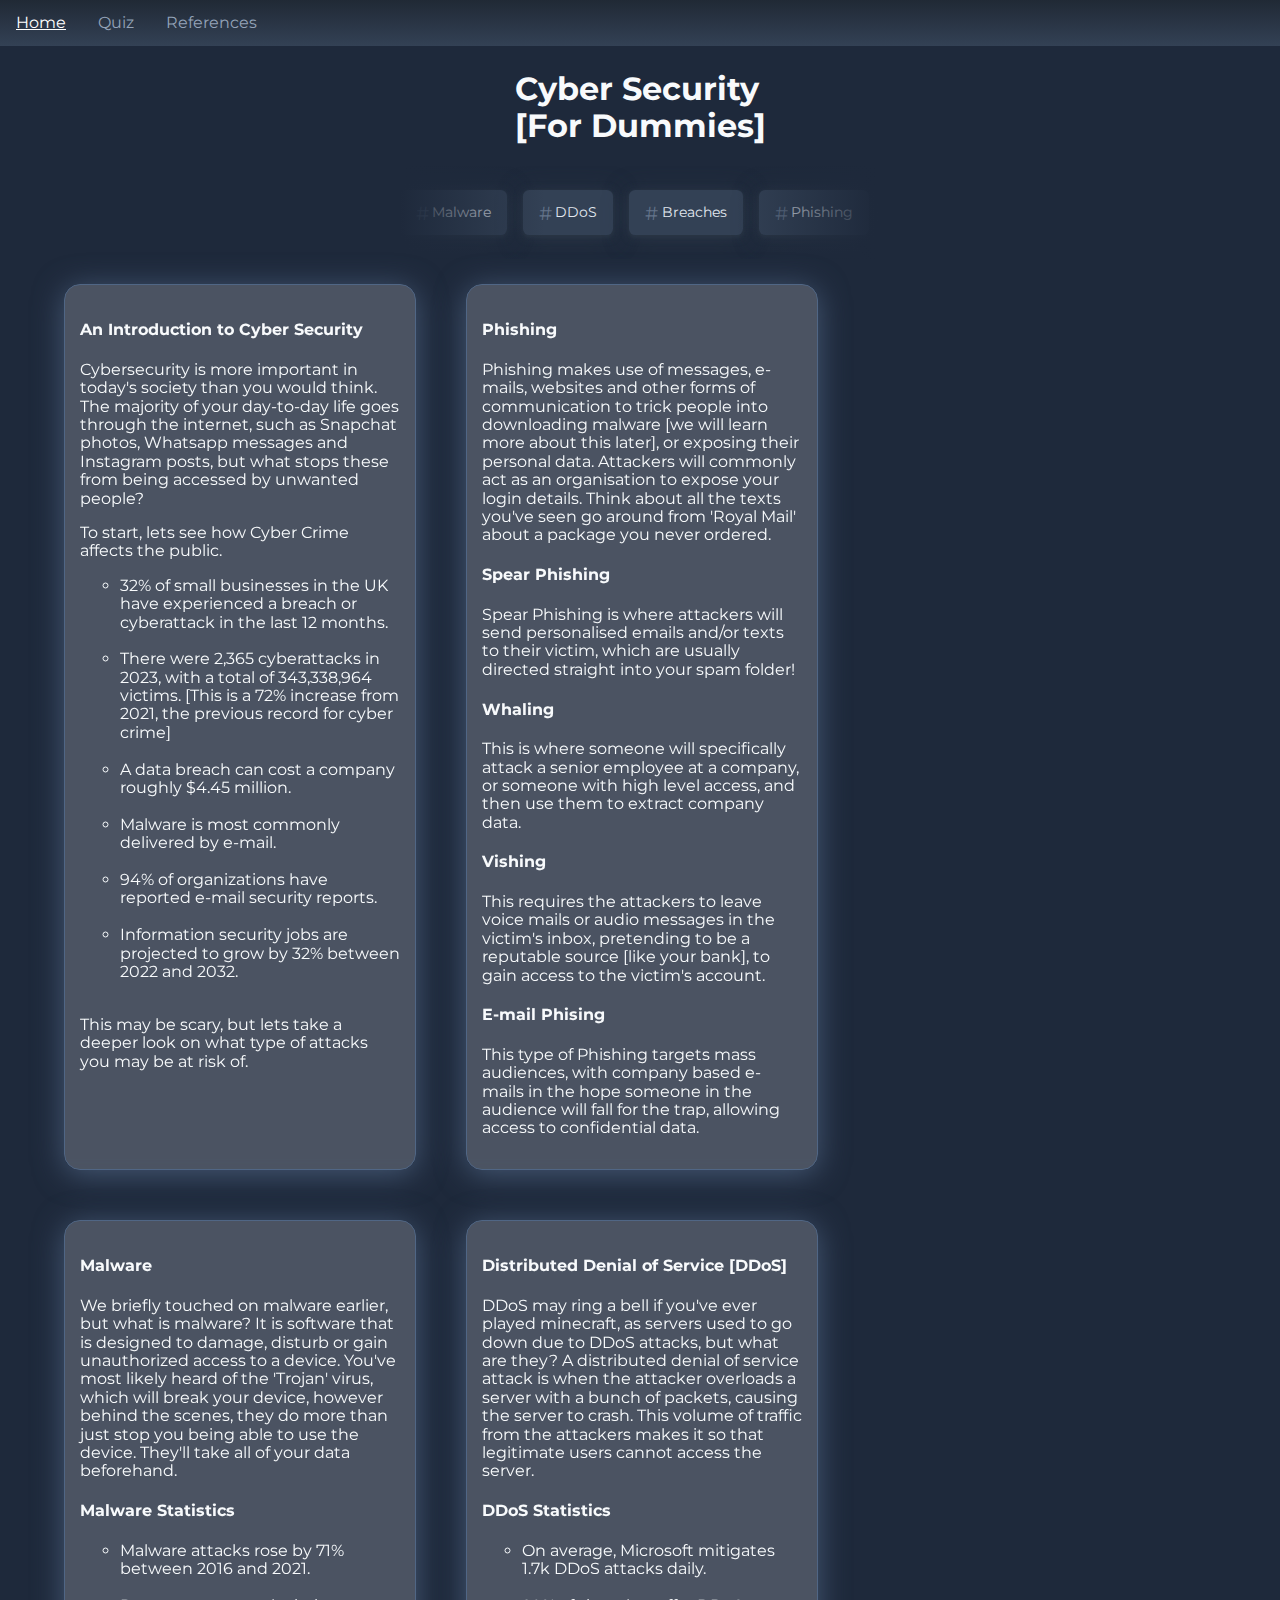
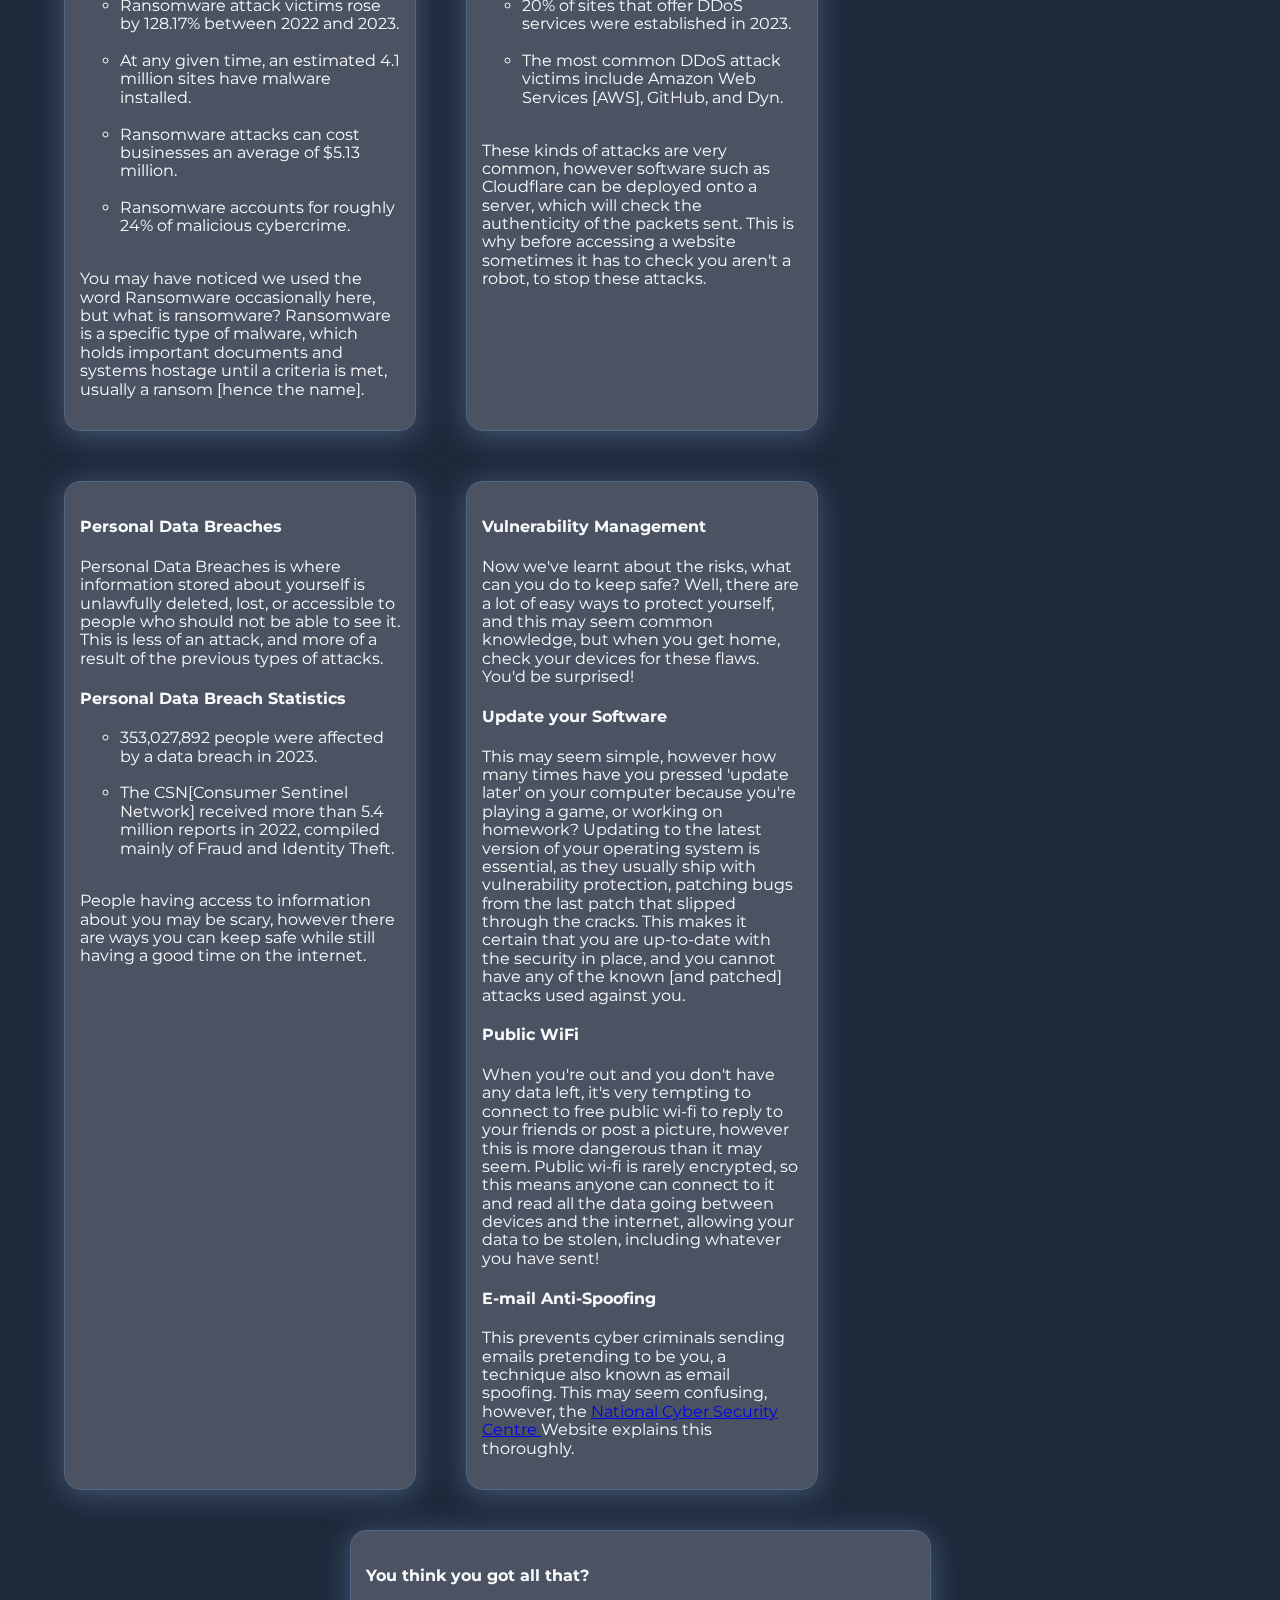
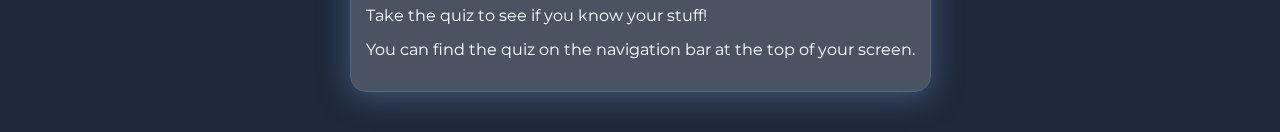
==== index.html @ 17a8d122 "Initial commit" ====
<!DOCTYPE html>
<html lang="en">
    <body>

        <head>
            <title>Cyber Security</title>
            <link rel="icon" href="images/favicon.png"/>
            <meta charSet="UTF-8"/>
            <link href="css/normalize.css" rel="stylesheet">
            <link href="css/stylesheet.css" rel="stylesheet">
            <link href="https://fonts.googleapis.com/css2?family=Bebas+Neue&display=swap" rel="stylesheet">
            <link href="https://fonts.googleapis.com/css2?family=Bebas+Neue&family=Montserrat:ital,wght@0,100..900;1,100..900&display=swap"
                  rel="stylesheet">
            <meta name="author" content="Ankoki"/>
        </head>
        <div class="bar">
            <a href="index.html">Home</a>
            <a href="pages/quiz.html">Quiz</a>
            <a href="pages/references.html">References</a>
        </div>
        <div class="container">
            <h1>Cyber Security<br>[For Dummies]</h1>
            <div class="tag-list">
                <div class="loop-slider">
                    <div class="inner">
                        <div class="tag"><span>#</span> Malware</div>
                        <div class="tag"><span>#</span> DDoS</div>
                        <div class="tag"><span>#</span> Breaches</div>
                        <div class="tag"><span>#</span> Phishing</div>
                        <div class="tag"><span>#</span> Vulnerability</div>
                        <div class="tag"><span>#</span> Malware</div>
                        <div class="tag"><span>#</span> DDoS</div>
                        <div class="tag"><span>#</span> Breaches</div>
                        <div class="tag"><span>#</span> Phishing</div>
                        <div class="tag"><span>#</span> Vulnerability</div>
                    </div>
                </div>
                <div class="fade"></div>
            </div>
            <div class="rolodex">
                <div class="card">
                    <h4>An Introduction to Cyber Security</h4>
                    <p>
                        Cybersecurity is more important in today's society than you would think.
                        The majority of your day-to-day life goes through the internet, such as Snapchat photos,
                        Whatsapp messages and Instagram posts, but what stops these from being accessed by unwanted
                        people?
                    </p>
                    <p>
                        To start, lets see how Cyber Crime affects the public.
                    </p>
                    <list>
                        <ol>
                            <li>32% of small businesses in the UK have experienced a breach or cyberattack in the last 12 months.</li>
                            <br>
                            <li>There were 2,365 cyberattacks in 2023, with a total of 343,338,964 victims. [This is a 72% increase from 2021, the previous record for cyber crime]</li>
                            <br>
                            <li>A data breach can cost a company roughly $4.45 million.</li>
                            <br>
                            <li>Malware is most commonly delivered by e-mail.</li>
                            <br>
                            <li>94% of organizations have reported e-mail security reports.</li>
                            <br>
                            <li>Information security jobs are projected to grow by 32% between 2022 and 2032.</li>
                            <br>
                        </ol>
                    </list>
                    <p>
                        This may be scary, but lets take a deeper look on what type of attacks you may be at risk of.
                    </p>
                </div>
                <div class="card">
                    <h4>Phishing</h4>
                    <p>
                        Phishing makes use of messages, e-mails, websites and other forms of communication to trick people
                        into downloading malware [we will learn more about this later], or exposing their personal data.
                        Attackers will commonly act as an organisation to expose your login details. Think about all
                        the texts you've seen go around from 'Royal Mail' about a package you never ordered.
                    </p>
                    <h4>Spear Phishing</h4>
                    <p>
                        Spear Phishing is where attackers will send personalised emails and/or texts to their victim, which
                        are usually directed straight into your spam folder!
                    </p>
                    <h4>Whaling</h4>
                    <p>
                        This is where someone will specifically attack a senior employee at a company, or someone with high
                        level access, and then use them to extract company data.
                    </p>
                    <h4>Vishing</h4>
                    <p>
                        This requires the attackers to leave voice mails or audio messages in the victim's inbox, pretending
                        to be a reputable source [like your bank], to gain access to the victim's account.
                    </p>
                    <h4>E-mail Phising</h4>
                    <p>
                        This type of Phishing targets mass audiences, with company based e-mails in the hope someone in the
                        audience will fall for the trap, allowing access to confidential data.
                    </p>
                </div>
                <div class="card">
                    <h4>Malware</h4>
                    <p>
                        We briefly touched on malware earlier, but what is malware? It is software that is designed to
                        damage, disturb or gain unauthorized access to a device. You've most likely heard of the 'Trojan'
                        virus, which will break your device, however behind the scenes, they do more than just stop you
                        being able to use the device. They'll take all of your data beforehand.
                    </p>
                    <h4>Malware Statistics</h4>
                    <list>
                        <ol>
                            <li>Malware attacks rose by 71% between 2016 and 2021.</li>
                            <br>
                            <li>Ransomware attack victims rose by 128.17% between 2022 and 2023.</li>
                            <br>
                            <li>At any given time, an estimated 4.1 million sites have malware installed.</li>
                            <br>
                            <li>Ransomware attacks can cost businesses an average of $5.13 million.</li>
                            <br>
                            <li>Ransomware accounts for roughly 24% of malicious cybercrime.</li>
                            <br>
                        </ol>
                    </list>
                    <p>
                        You may have noticed we used the word Ransomware occasionally here, but what is ransomware?
                        Ransomware is a specific type of malware, which holds important documents and systems hostage
                        until a criteria is met, usually a ransom [hence the name].
                    </p>
                </div>
                <div class="card">
                    <h4>Distributed Denial of Service [DDoS]</h4>
                    <p>
                        DDoS may ring a bell if you've ever played minecraft, as servers used to go down due to DDoS
                        attacks, but what are they? A distributed denial of service attack is when the attacker
                        overloads a server with a bunch of packets, causing the server to crash. This volume of traffic
                        from the attackers makes it so that legitimate users cannot access the server.
                    </p>
                    <h4>DDoS Statistics</h4>
                    <list>
                        <ol>
                            <li>On average, Microsoft mitigates 1.7k DDoS attacks daily.</li>
                            <br>
                            <li>20% of sites that offer DDoS services were established in 2023.</li>
                            <br>
                            <li>The most common DDoS attack victims include Amazon Web Services [AWS], GitHub, and Dyn.</li>
                            <br>
                        </ol>
                    </list>
                    <p>
                        These kinds of attacks are very common, however software such as Cloudflare can be deployed onto
                        a server, which will check the authenticity of the packets sent. This is why before accessing a website
                        sometimes it has to check you aren't a robot, to stop these attacks.
                    </p>
                </div>
                <div class="card">
                    <h4>Personal Data Breaches</h4>
                    <p>
                        Personal Data Breaches is where information stored about yourself is unlawfully deleted, lost,
                        or accessible to people who should not be able to see it. This is less of an attack, and more of a
                        result of the previous types of attacks.
                    </p>
                    <h4>Personal Data Breach Statistics</h4>
                    <list>
                        <ol>
                            <li>353,027,892 people were affected by a data breach in 2023.</li>
                            <br>
                            <li>The CSN[Consumer Sentinel Network] received more than 5.4 million reports in 2022, compiled mainly of Fraud and Identity Theft.</li>
                            <br>
                        </ol>
                    </list>
                    <p>
                        People having access to information about you may be scary, however there are ways you can keep safe
                        while still having a good time on the internet.
                    </p>
                </div>
                <div class="card">
                    <h4>Vulnerability Management</h4>
                    <p>
                        Now we've learnt about the risks, what can you do to keep safe? Well, there are a lot of easy
                        ways to protect yourself, and this may seem common knowledge, but when you get home, check your
                        devices for these flaws. You'd be surprised!
                    </p>
                    <h4>Update your Software</h4>
                    <p>
                        This may seem simple, however how many times have you pressed 'update later' on your computer
                        because you're playing a game, or working on homework? Updating to the latest version of your
                        operating system is essential, as they usually ship with vulnerability protection, patching
                        bugs from the last patch that slipped through the cracks. This makes it certain that you are up-to-date
                        with the security in place, and you cannot have any of the known [and patched] attacks used against you.
                    </p>
                    <h4>Public WiFi</h4>
                    <p>
                        When you're out and you don't have any data left, it's very tempting to connect to free public
                        wi-fi to reply to your friends or post a picture, however this is more dangerous than it may seem.
                        Public wi-fi is rarely encrypted, so this means anyone can connect to it and read all the data going
                        between devices and the internet, allowing your data to be stolen, including whatever you have sent!
                    </p>
                    <h4>E-mail Anti-Spoofing</h4>
                    <p>
                        This prevents cyber criminals sending emails pretending to be you, a technique also known as email spoofing.
                        This may seem confusing, however, the
                        <a href="https://www.ncsc.gov.uk/collection/email-security-and-anti-spoofing/configure-anti-spoofing-controls-">
                            National Cyber Security Centre
                        </a> Website explains this thoroughly.
                    </p>
                </div>
            </div>
            <div class="card" style="max-width: 80vw">
                <h4>You think you got all that?</h4>
                <p>Take the quiz to see if you know your stuff!</p>
                <p>You can find the quiz on the navigation bar at the top of your screen.</p>
            </div>
        </div>
    </body>
</html>
---- css/stylesheet.css ----
body {
    font-family: 'Montserrat', sans-serif;
    background: #1e293b;
    color: #f8fafc;
}

.container {
    padding-top: 50px;
    display: flex;
    align-items: center;
    flex-direction: column;
    padding-bottom: 40px;
}

.rolodex {
    display: inline-flex;
    flex-direction: row;
    position: relative;
    flex-wrap: wrap;
    align-content: center;
    column-gap: 50px;
    row-gap: 50px;
    padding: 25px 5vw 40px;
}

.card {
    background: rgba(255, 255, 255, 0.2);
    max-width: 25vw;
    border-radius: 16px;
    box-shadow: 0 4px 30px #465975;
    padding: 15px;
    backdrop-filter: blur(5px);
    -webkit-backdrop-filter: blur(5px);
    border: 1px solid #506685;
}

@media only screen and (max-device-width: 640px) {
    .card {
        max-width: 80vw;
    }

    .rolodex {
    }
}

ol {
    list-style-type: circle;
}

li:nth-child(even) {
    list-style-type: none;
    content: " ";
}

/* Cycling Text */
.app {
    min-width: 100vw;
    min-height: 100vh;
    display: flex;
    align-items: center;
    justify-content: center;
    flex-direction: column;
}

header {
    display: flex;
    flex-direction: column;
    align-items: center;
    margin: 1rem;
    text-align: center;
}

header h1 {
    font-weight: 600;
    font-size: 2rem;
    margin-bottom: 0.5rem;
}

@media (min-width: 768px) {
    header h1 {
        font-size: 3rem;
    }
}

header p {
    color: #94a3b8;
    margin-bottom: 0.5rem;
}

header a {
    color: #7393c1;
}

.tag-list {
    width: 30rem;
    max-width: 90vw;
    display: flex;
    flex-shrink: 0;
    flex-direction: column;
    gap: 1rem 0;
    position: relative;
    padding: 1.5rem 0;
    overflow: hidden;
}

.loop-slider .inner {
    display: flex;
    width: fit-content;
    animation-name: loop;
    animation-timing-function: linear;
    animation-iteration-count: infinite;
    animation-direction: normal;
    animation-duration: 10449ms;
}

.tag {
    display: flex;
    align-items: center;
    gap: 0 0.2rem;
    color: #e2e8f0;
    font-size: 0.9rem;
    background-color: #334155;
    border-radius: 0.4rem;
    padding: 0.7rem 1rem;
    margin-right: 1rem;
    box-shadow: 0 0.1rem 0.2rem #293545, 0 0.1rem 0.5rem #293545, 0 0.2rem 1.5rem #293545;
}

.tag span {
    font-size: 1.2rem;
    color: #64748b;
}

.fade {
    pointer-events: none;
    background: linear-gradient(90deg, #1e293b, transparent 30%, transparent 70%, #1e293b);
    position: absolute;
    inset: 0;
}

@keyframes loop {
    0% {
        transform: translateX(0);
    }
    100% {
        transform: translateX(-50%);
    }
}

/* Navigation Bar */
.bar {
    overflow: hidden;
    background-image: linear-gradient(#202935, #334155);
    position: fixed;
    top: 0;
    z-index: 10;
    width: 100%;
}

.bar a {
    float: left;
    display: block;
    color: #94a3b8;
    text-align: center;
    padding: 14px 16px;
    text-decoration: underline solid transparent;
    transition: text-decoration 0.6s ease;
}

.bar a:hover {
    color: #fff;
    text-decoration: underline solid #fff;
}

/* Quiz */

.quizWrapper {
    padding: 60px;
    text-align: center;
    display: flex;
    flex-direction: column;
    align-items: center;
}

#quiz {
    text-align: center;
}

#quiz p {
    font-size: 40px;
}

#question {
    text-align: center;
}

#options {
    padding-top: 20px;
    margin-top: 20px;
}

.quizButton {
    --b: 3px; /* border thickness */
    --s: .45em; /* size of the corner */
    --color: #7393c1;
    padding: calc(.5em + var(--s)) calc(.9em + var(--s));
    color: var(--color);
    --_p: var(--s);
    background: conic-gradient(from 90deg at var(--b) var(--b), #0000 90deg, var(--color) 0) var(--_p) var(--_p)/calc(100% - var(--b) - 2 * var(--_p)) calc(100% - var(--b) - 2 * var(--_p));
    transition: .3s linear, color 0s, background-color 0s;
    outline: var(--b) solid #0000;
    outline-offset: .6em;
    font-size: 30px;
    border: 0;
    user-select: none;
    -webkit-user-select: none;
    touch-action: manipulation;
}

.quizButton:hover,
.quizButton:focus-visible {
    --_p: 0px;
    outline-color: var(--color);
    outline-offset: .05em;
}

.quizButton:active {
    background: var(--color);
    color: #fff;
}
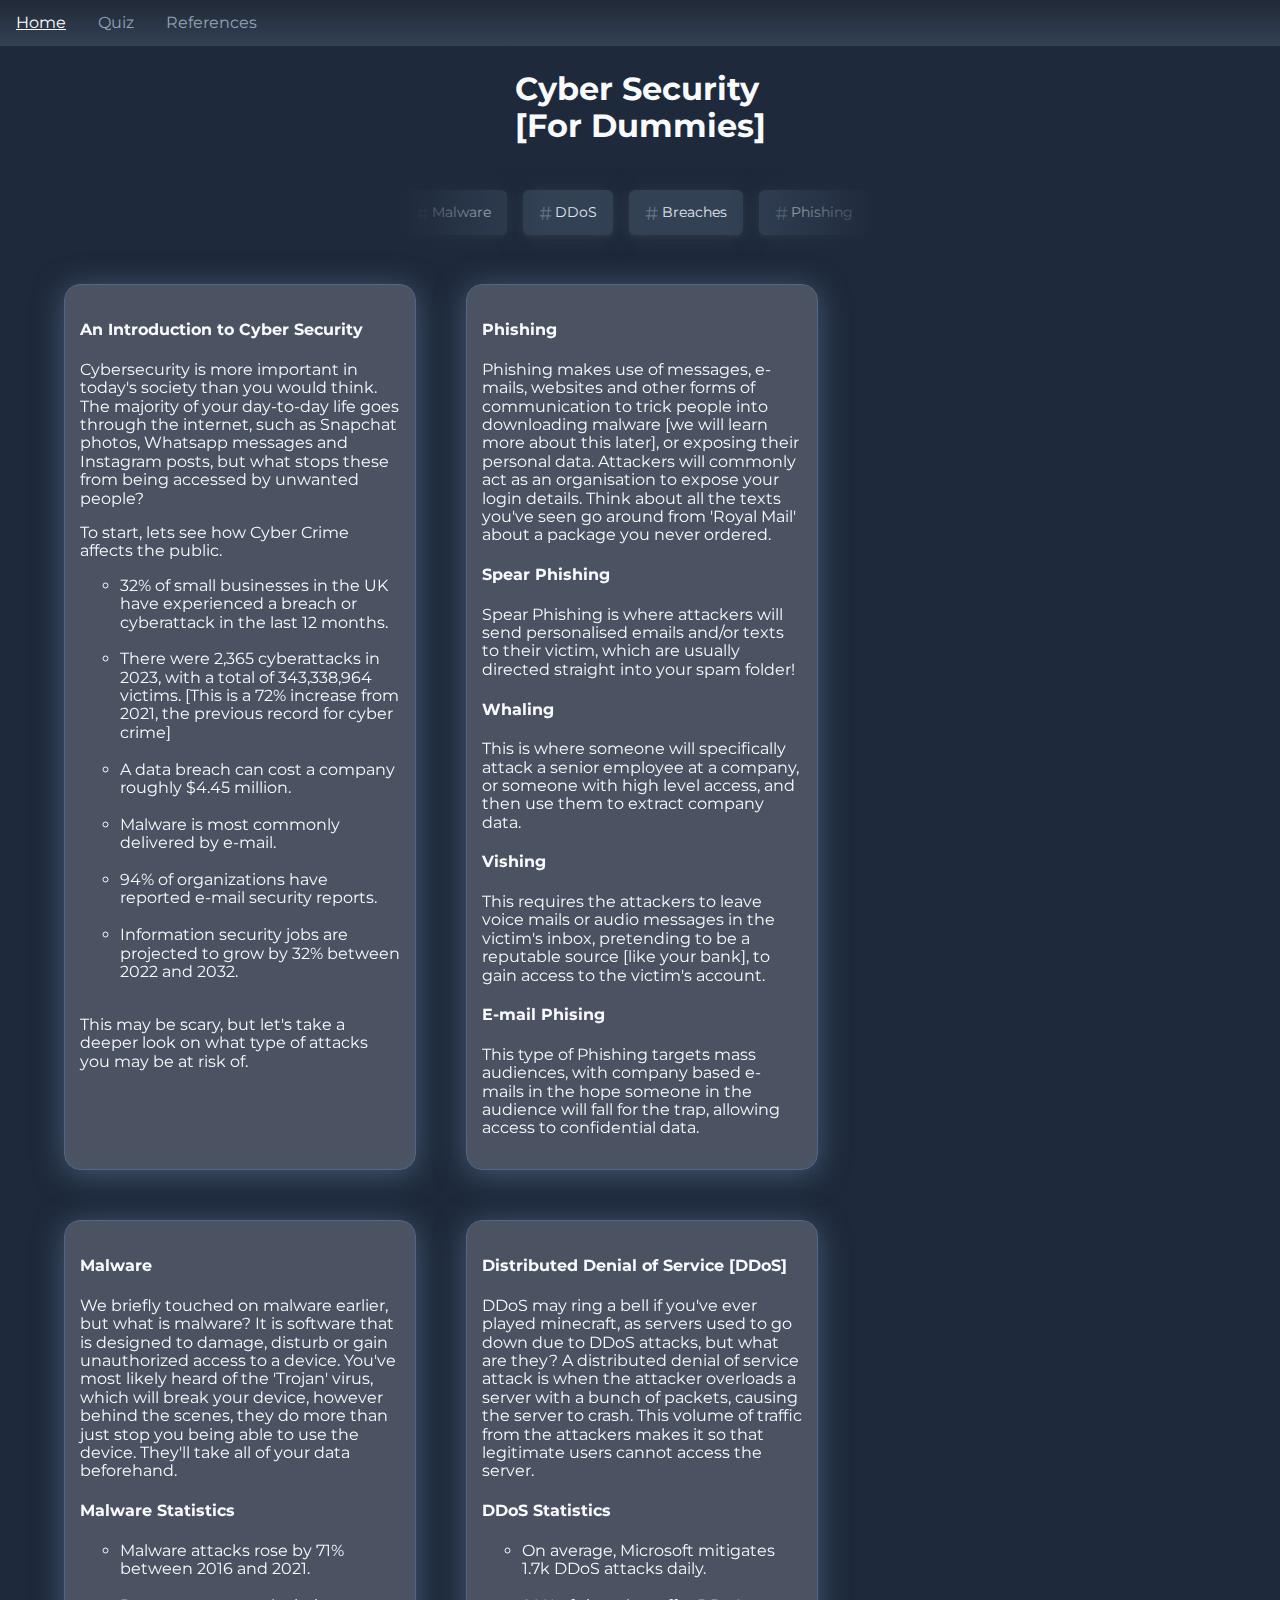
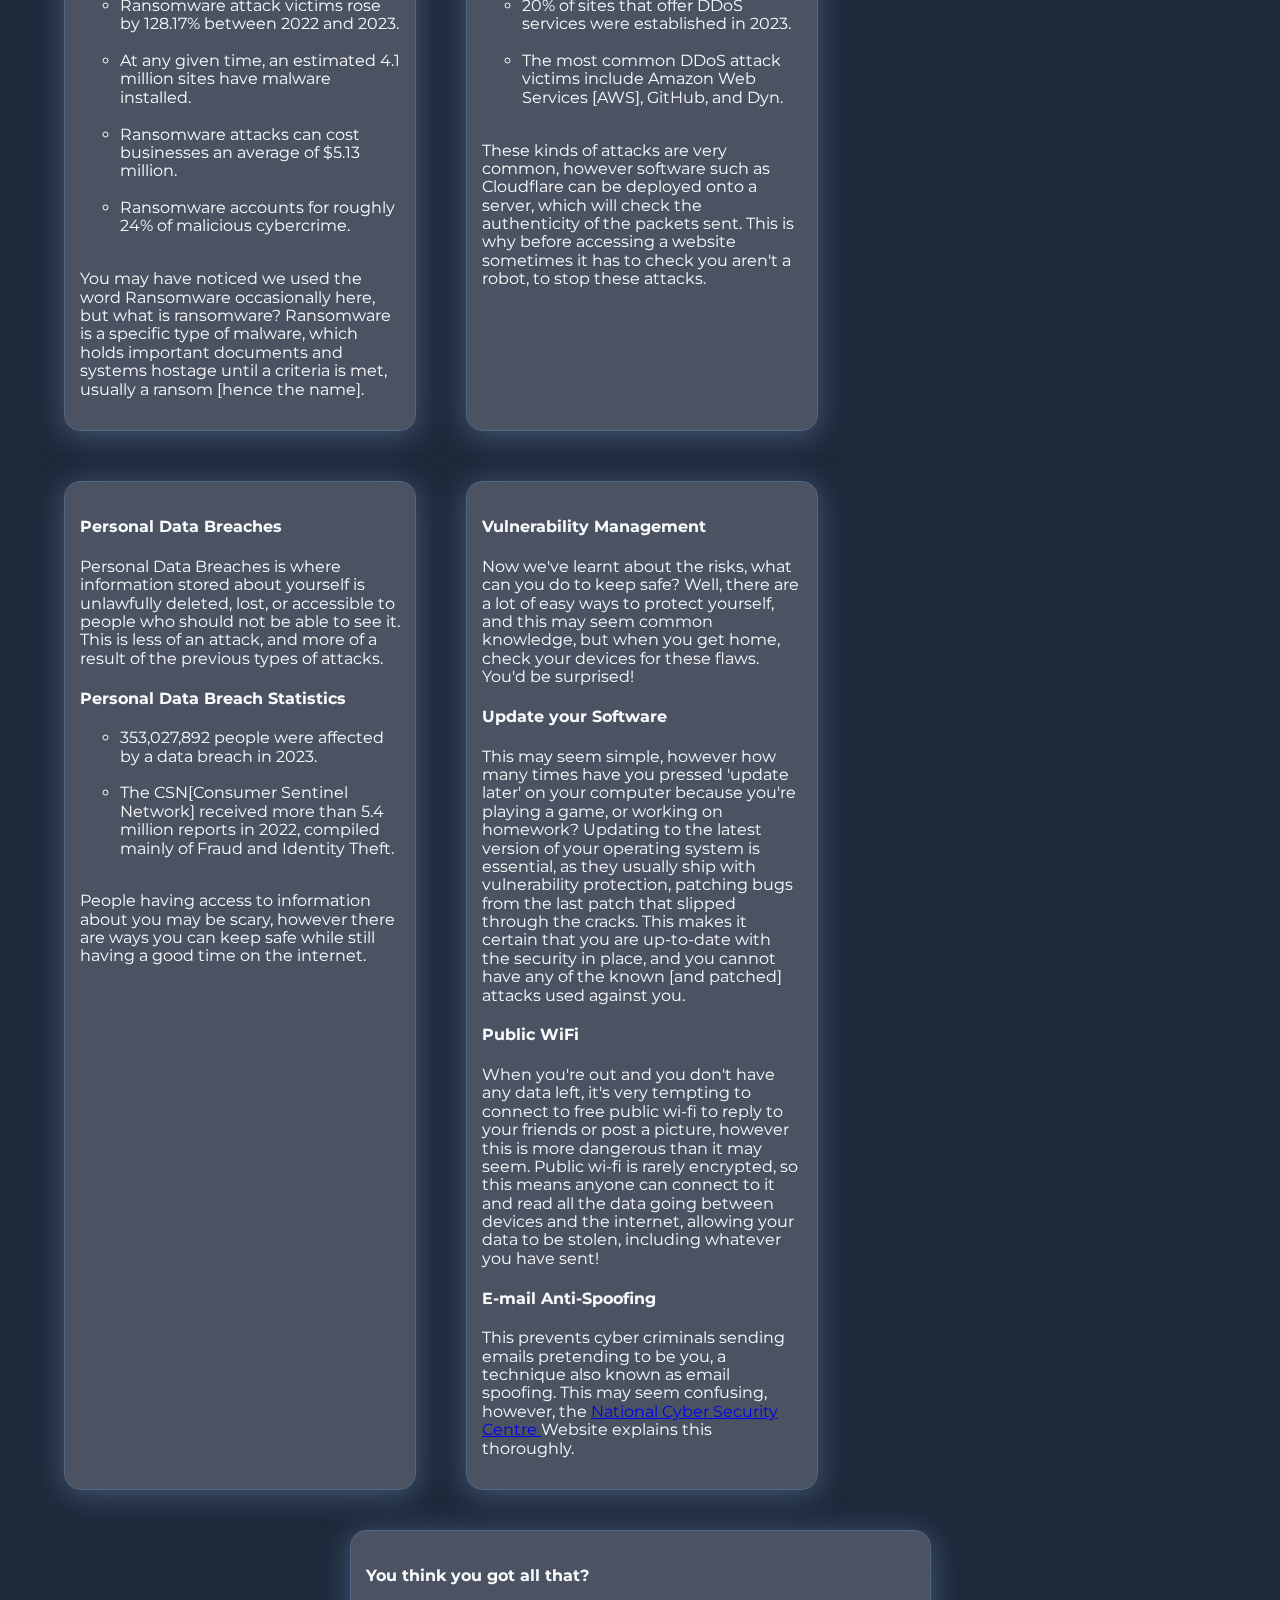
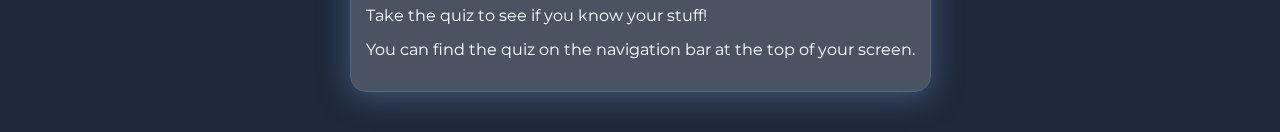
==== commit f0fdb657: "Shuffle question options array to make the options appear in a different order every retake." ====
--- a/index.html
+++ b/index.html
@@ -66,7 +66,7 @@
                         </ol>
                     </list>
                     <p>
-                        This may be scary, but lets take a deeper look on what type of attacks you may be at risk of.
+                        This may be scary, but let's take a deeper look on what type of attacks you may be at risk of.
                     </p>
                 </div>
                 <div class="card">
